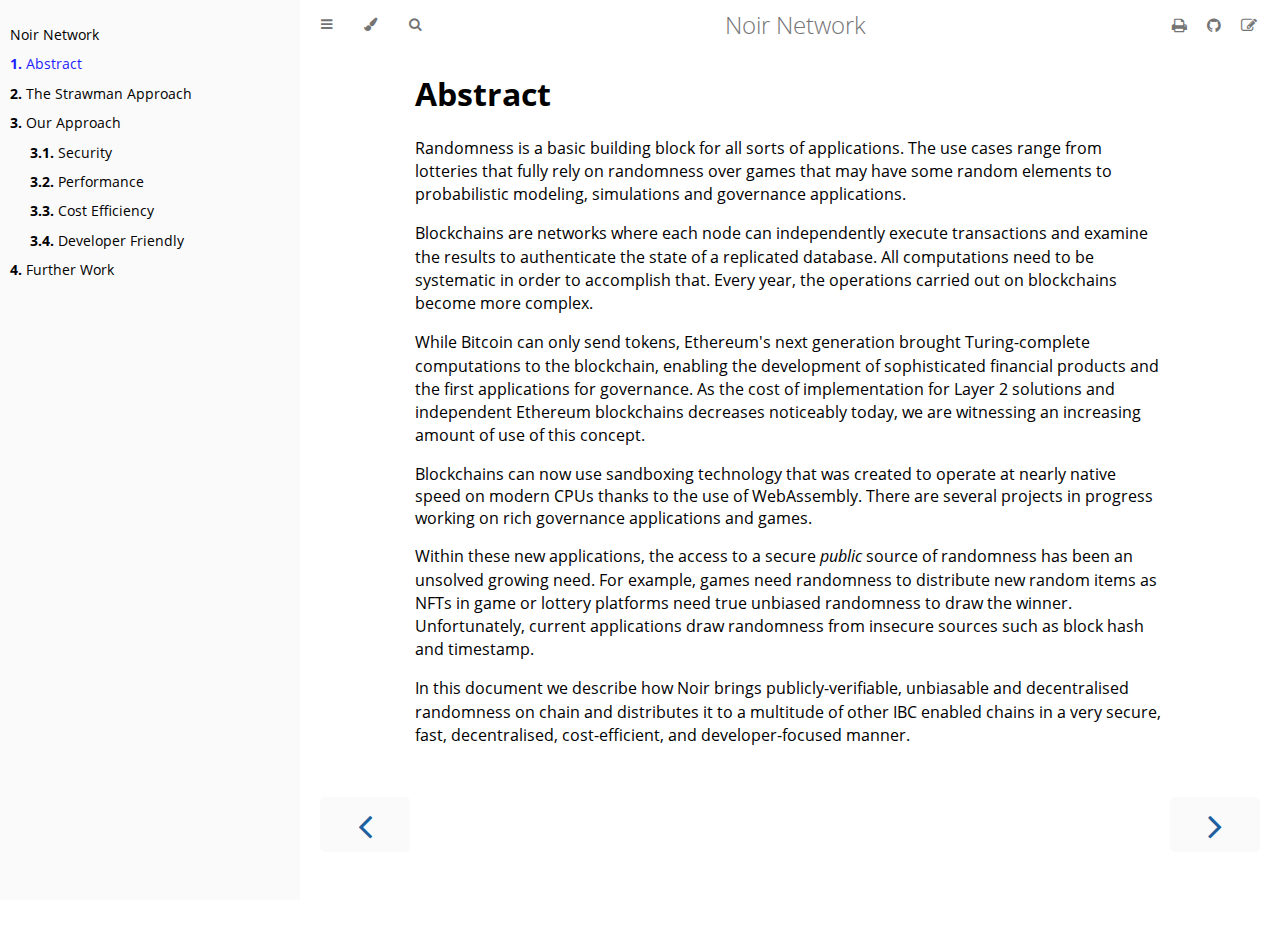
==== abstract.html @ 394bbcc8 "first commit" ====
<!DOCTYPE HTML>
<html lang="en" class="sidebar-visible no-js light">

<!-- Mirrored from whitepaper.nois.network/abstract.html by HTTrack Website Copier/3.x [XR&CO'2014], Sat, 03 Dec 2022 16:43:04 GMT -->
<!-- Added by HTTrack -->
<meta http-equiv="content-type" content="text/html;charset=utf-8" /><!-- /Added by HTTrack -->

<head>
    <!-- Book generated using mdBook -->
    <meta charset="UTF-8">
    <title>Abstract - Noir Network</title>
    <!-- Custom HTML head -->
    <meta content="text/html; charset=utf-8" http-equiv="Content-Type">
    <meta name="description" content="">
    <meta name="viewport" content="width=device-width, initial-scale=1">
    <meta name="theme-color" content="#ffffff" />

    <link rel="icon" href="favicon.svg">
    <link rel="shortcut icon" href="favicon.png">
    <link rel="stylesheet" href="css/variables.css">
    <link rel="stylesheet" href="css/general.css">
    <link rel="stylesheet" href="css/chrome.css">
    <link rel="stylesheet" href="css/print.css" media="print">
    <!-- Fonts -->
    <link rel="stylesheet" href="FontAwesome/css/font-awesome.css">
    <link rel="stylesheet" href="fonts/fonts.css">
    <!-- Highlight.js Stylesheets -->
    <link rel="stylesheet" href="highlight.css">
    <link rel="stylesheet" href="tomorrow-night.css">
    <link rel="stylesheet" href="ayu-highlight.css">

    <!-- Custom theme stylesheets -->
</head>

<body>
    <!-- Provide site root to javascript -->
    <script type="text/javascript">
        var path_to_root = "";
        var default_theme = window.matchMedia("(prefers-color-scheme: dark)").matches ? "navy" : "light";
    </script>

    <!-- Work around some values being stored in localStorage wrapped in quotes -->
    <script type="text/javascript">
        try {
            var theme = localStorage.getItem('mdbook-theme');
            var sidebar = localStorage.getItem('mdbook-sidebar');

            if (theme.startsWith('"') && theme.endsWith('"')) {
                localStorage.setItem('mdbook-theme', theme.slice(1, theme.length - 1));
            }

            if (sidebar.startsWith('"') && sidebar.endsWith('"')) {
                localStorage.setItem('mdbook-sidebar', sidebar.slice(1, sidebar.length - 1));
            }
        } catch (e) { }
    </script>

    <!-- Set the theme before any content is loaded, prevents flash -->
    <script type="text/javascript">
        var theme;
        try { theme = localStorage.getItem('mdbook-theme'); } catch (e) { }
        if (theme === null || theme === undefined) { theme = default_theme; }
        var html = document.querySelector('html');
        html.classList.remove('no-js')
        html.classList.remove('light')
        html.classList.add(theme);
        html.classList.add('js');
    </script>

    <!-- Hide / unhide sidebar before it is displayed -->
    <script type="text/javascript">
        var html = document.querySelector('html');
        var sidebar = 'hidden';
        if (document.body.clientWidth >= 1080) {
            try { sidebar = localStorage.getItem('mdbook-sidebar'); } catch (e) { }
            sidebar = sidebar || 'visible';
        }
        html.classList.remove('sidebar-visible');
        html.classList.add("sidebar-" + sidebar);
    </script>

    <nav id="sidebar" class="sidebar" aria-label="Table of contents">
        <div class="sidebar-scrollbox">
            <ol class="chapter">
                <li class="chapter-item expanded affix "><a href="title.html">Noir Network</a></li>
                <li class="chapter-item expanded "><a href="abstract.html" class="active"><strong
                            aria-hidden="true">1.</strong> Abstract</a></li>
                <li class="chapter-item expanded "><a href="the_strawman_approach.html"><strong
                            aria-hidden="true">2.</strong> The Strawman Approach</a></li>
                <li class="chapter-item expanded "><a href="our_approach.html"><strong aria-hidden="true">3.</strong>
                        Our Approach</a></li>
                <li>
                    <ol class="section">
                        <li class="chapter-item expanded "><a href="security.html"><strong
                                    aria-hidden="true">3.1.</strong> Security</a></li>
                        <li class="chapter-item expanded "><a href="performance.html"><strong
                                    aria-hidden="true">3.2.</strong> Performance</a></li>
                        <li class="chapter-item expanded "><a href="cost_efficiency.html"><strong
                                    aria-hidden="true">3.3.</strong> Cost Efficiency</a></li>
                        <li class="chapter-item expanded "><a href="developer_friendly.html"><strong
                                    aria-hidden="true">3.4.</strong> Developer Friendly</a></li>
                    </ol>
                </li>
                <li class="chapter-item expanded "><a href="further_work.html"><strong aria-hidden="true">4.</strong>
                        Further Work</a></li>
            </ol>
        </div>
        <div id="sidebar-resize-handle" class="sidebar-resize-handle"></div>
    </nav>

    <div id="page-wrapper" class="page-wrapper">

        <div class="page">
            <div id="menu-bar-hover-placeholder"></div>
            <div id="menu-bar" class="menu-bar sticky bordered">
                <div class="left-buttons">
                    <button id="sidebar-toggle" class="icon-button" type="button" title="Toggle Table of Contents"
                        aria-label="Toggle Table of Contents" aria-controls="sidebar">
                        <i class="fa fa-bars"></i>
                    </button>
                    <button id="theme-toggle" class="icon-button" type="button" title="Change theme"
                        aria-label="Change theme" aria-haspopup="true" aria-expanded="false" aria-controls="theme-list">
                        <i class="fa fa-paint-brush"></i>
                    </button>
                    <ul id="theme-list" class="theme-popup" aria-label="Themes" role="menu">
                        <li role="none"><button role="menuitem" class="theme" id="light">Light (default)</button></li>
                        <li role="none"><button role="menuitem" class="theme" id="rust">Rust</button></li>
                        <li role="none"><button role="menuitem" class="theme" id="coal">Coal</button></li>
                        <li role="none"><button role="menuitem" class="theme" id="navy">Navy</button></li>
                        <li role="none"><button role="menuitem" class="theme" id="ayu">Ayu</button></li>
                    </ul>
                    <button id="search-toggle" class="icon-button" type="button" title="Search. (Shortkey: s)"
                        aria-label="Toggle Searchbar" aria-expanded="false" aria-keyshortcuts="S"
                        aria-controls="searchbar">
                        <i class="fa fa-search"></i>
                    </button>
                </div>

                <h1 class="menu-title">Noir Network</h1>

                <div class="right-buttons">
                    <a href="print.html" title="Print this book" aria-label="Print this book">
                        <i id="print-button" class="fa fa-print"></i>
                    </a>
                    <a href="https://github.com/noislabs/whitepaper" title="Git repository" aria-label="Git repository">
                        <i id="git-repository-button" class="fa fa-github"></i>
                    </a>
                    <a href="https://github.com/noislabs/whitepaper/edit/main/src/abstract.md" title="Suggest an edit"
                        aria-label="Suggest an edit">
                        <i id="git-edit-button" class="fa fa-edit"></i>
                    </a>
                </div>
            </div>

            <div id="search-wrapper" class="hidden">
                <form id="searchbar-outer" class="searchbar-outer">
                    <input type="search" id="searchbar" name="searchbar" placeholder="Search this book ..."
                        aria-controls="searchresults-outer" aria-describedby="searchresults-header">
                </form>
                <div id="searchresults-outer" class="searchresults-outer hidden">
                    <div id="searchresults-header" class="searchresults-header"></div>
                    <ul id="searchresults">
                    </ul>
                </div>
            </div>
            <!-- Apply ARIA attributes after the sidebar and the sidebar toggle button are added to the DOM -->
            <script type="text/javascript">
                document.getElementById('sidebar-toggle').setAttribute('aria-expanded', sidebar === 'visible');
                document.getElementById('sidebar').setAttribute('aria-hidden', sidebar !== 'visible');
                Array.from(document.querySelectorAll('#sidebar a')).forEach(function (link) {
                    link.setAttribute('tabIndex', sidebar === 'visible' ? 0 : -1);
                });
            </script>

            <div id="content" class="content">
                <main>
                    <h1 id="abstract"><a class="header" href="#abstract">Abstract</a></h1>
                    <p>Randomness is a basic building block for all sorts of applications.
                        The use cases range from lotteries that fully rely on randomness over games that may have some
                        random elements to probabilistic modeling, simulations and governance applications.</p>
                    <p>Blockchains are networks where each node can independently execute transactions and examine the
                        results to authenticate the state of a replicated database. All computations need to be
                        systematic in order to accomplish that. Every year, the operations carried out on blockchains
                        become more complex.
                    <p>While Bitcoin can only send tokens, Ethereum's next generation brought Turing-complete
                        computations to the blockchain, enabling the development of sophisticated financial products and
                        the first applications for governance. As the cost of implementation for Layer 2 solutions and
                        independent Ethereum blockchains decreases noticeably today, we are witnessing an increasing
                        amount of use of this concept.</p> Blockchains can now use sandboxing technology that was
                    created to operate at nearly native speed on modern CPUs thanks to the use of WebAssembly. There are
                    several projects in progress working on rich governance applications and games.<p>Within these new
                        applications, the access to a secure <em>public</em> source of
                        randomness has been an unsolved growing need. For example, games need randomness
                        to distribute new random items as NFTs in game or lottery platforms need true
                        unbiased randomness to draw the winner. Unfortunately, current applications draw
                        randomness from insecure sources such as block hash and timestamp.</p>
                    <p>In this document we describe how Noir brings publicly-verifiable, unbiasable and decentralised
                        randomness on chain and distributes it to a multitude of other IBC enabled chains in a very
                        secure, fast, decentralised, cost-efficient, and developer-focused manner.</p>


                </main>

                <nav class="nav-wrapper" aria-label="Page navigation">
                    <!-- Mobile navigation buttons -->
                    <a rel="prev" href="title.html" class="mobile-nav-chapters previous" title="Previous chapter"
                        aria-label="Previous chapter" aria-keyshortcuts="Left">
                        <i class="fa fa-angle-left"></i>
                    </a>
                    <a rel="next" href="the_strawman_approach.html" class="mobile-nav-chapters next"
                        title="Next chapter" aria-label="Next chapter" aria-keyshortcuts="Right">
                        <i class="fa fa-angle-right"></i>
                    </a>
                    <div style="clear: both"></div>
                </nav>
            </div>
        </div>

        <nav class="nav-wide-wrapper" aria-label="Page navigation">
            <a rel="prev" href="title.html" class="nav-chapters previous" title="Previous chapter"
                aria-label="Previous chapter" aria-keyshortcuts="Left">
                <i class="fa fa-angle-left"></i>
            </a>
            <a rel="next" href="the_strawman_approach.html" class="nav-chapters next" title="Next chapter"
                aria-label="Next chapter" aria-keyshortcuts="Right">
                <i class="fa fa-angle-right"></i>
            </a>
        </nav>

    </div>

    <script type="text/javascript">
        window.playground_copyable = true;
    </script>
    <script src="elasticlunr.min.js" type="text/javascript" charset="utf-8"></script>
    <script src="mark.min.js" type="text/javascript" charset="utf-8"></script>
    <script src="searcher.js" type="text/javascript" charset="utf-8"></script>
    <script src="clipboard.min.js" type="text/javascript" charset="utf-8"></script>
    <script src="highlight.js" type="text/javascript" charset="utf-8"></script>
    <script src="book.js" type="text/javascript" charset="utf-8"></script>

    <!-- Custom JS scripts -->
</body>

</html>
---- css/variables.css ----
/* Globals */

:root {
    --sidebar-width: 300px;
    --page-padding: 15px;
    --content-max-width: 750px;
    --menu-bar-height: 50px;
}

/* Themes */

.ayu {
    --bg: hsl(210, 25%, 8%);
    --fg: #c5c5c5;

    --sidebar-bg: #14191f;
    --sidebar-fg: #c8c9db;
    --sidebar-non-existant: #5c6773;
    --sidebar-active: #ffb454;
    --sidebar-spacer: #2d334f;

    --scrollbar: var(--sidebar-fg);

    --icons: #737480;
    --icons-hover: #b7b9cc;

    --links: #0096cf;

    --inline-code-color: #ffb454;

    --theme-popup-bg: #14191f;
    --theme-popup-border: #5c6773;
    --theme-hover: #191f26;

    --quote-bg: hsl(226, 15%, 17%);
    --quote-border: hsl(226, 15%, 22%);

    --table-border-color: hsl(210, 25%, 13%);
    --table-header-bg: hsl(210, 25%, 28%);
    --table-alternate-bg: hsl(210, 25%, 11%);

    --searchbar-border-color: #848484;
    --searchbar-bg: #424242;
    --searchbar-fg: #fff;
    --searchbar-shadow-color: #d4c89f;
    --searchresults-header-fg: #666;
    --searchresults-border-color: #888;
    --searchresults-li-bg: #252932;
    --search-mark-bg: #e3b171;
}

.coal {
    --bg: hsl(200, 7%, 8%);
    --fg: #98a3ad;

    --sidebar-bg: #292c2f;
    --sidebar-fg: #a1adb8;
    --sidebar-non-existant: #505254;
    --sidebar-active: #3473ad;
    --sidebar-spacer: #393939;

    --scrollbar: var(--sidebar-fg);

    --icons: #43484d;
    --icons-hover: #b3c0cc;

    --links: #2b79a2;

    --inline-code-color: #c5c8c6;

    --theme-popup-bg: #141617;
    --theme-popup-border: #43484d;
    --theme-hover: #1f2124;

    --quote-bg: hsl(234, 21%, 18%);
    --quote-border: hsl(234, 21%, 23%);

    --table-border-color: hsl(200, 7%, 13%);
    --table-header-bg: hsl(200, 7%, 28%);
    --table-alternate-bg: hsl(200, 7%, 11%);

    --searchbar-border-color: #aaa;
    --searchbar-bg: #b7b7b7;
    --searchbar-fg: #000;
    --searchbar-shadow-color: #aaa;
    --searchresults-header-fg: #666;
    --searchresults-border-color: #98a3ad;
    --searchresults-li-bg: #2b2b2f;
    --search-mark-bg: #355c7d;
}

.light {
    --bg: hsl(0, 0%, 100%);
    --fg: hsl(0, 0%, 0%);

    --sidebar-bg: #fafafa;
    --sidebar-fg: hsl(0, 0%, 0%);
    --sidebar-non-existant: #aaaaaa;
    --sidebar-active: #1f1fff;
    --sidebar-spacer: #f4f4f4;

    --scrollbar: #8F8F8F;

    --icons: #747474;
    --icons-hover: #000000;

    --links: #20609f;

    --inline-code-color: #301900;

    --theme-popup-bg: #fafafa;
    --theme-popup-border: #cccccc;
    --theme-hover: #e6e6e6;

    --quote-bg: hsl(197, 37%, 96%);
    --quote-border: hsl(197, 37%, 91%);

    --table-border-color: hsl(0, 0%, 95%);
    --table-header-bg: hsl(0, 0%, 80%);
    --table-alternate-bg: hsl(0, 0%, 97%);

    --searchbar-border-color: #aaa;
    --searchbar-bg: #fafafa;
    --searchbar-fg: #000;
    --searchbar-shadow-color: #aaa;
    --searchresults-header-fg: #666;
    --searchresults-border-color: #888;
    --searchresults-li-bg: #e4f2fe;
    --search-mark-bg: #a2cff5;
}

.navy {
    --bg: hsl(226, 23%, 11%);
    --fg: #bcbdd0;

    --sidebar-bg: #282d3f;
    --sidebar-fg: #c8c9db;
    --sidebar-non-existant: #505274;
    --sidebar-active: #2b79a2;
    --sidebar-spacer: #2d334f;

    --scrollbar: var(--sidebar-fg);

    --icons: #737480;
    --icons-hover: #b7b9cc;

    --links: #2b79a2;

    --inline-code-color: #c5c8c6;

    --theme-popup-bg: #161923;
    --theme-popup-border: #737480;
    --theme-hover: #282e40;

    --quote-bg: hsl(226, 15%, 17%);
    --quote-border: hsl(226, 15%, 22%);

    --table-border-color: hsl(226, 23%, 16%);
    --table-header-bg: hsl(226, 23%, 31%);
    --table-alternate-bg: hsl(226, 23%, 14%);

    --searchbar-border-color: #aaa;
    --searchbar-bg: #aeaec6;
    --searchbar-fg: #000;
    --searchbar-shadow-color: #aaa;
    --searchresults-header-fg: #5f5f71;
    --searchresults-border-color: #5c5c68;
    --searchresults-li-bg: #242430;
    --search-mark-bg: #a2cff5;
}

.rust {
    --bg: hsl(60, 9%, 87%);
    --fg: #262625;

    --sidebar-bg: #3b2e2a;
    --sidebar-fg: #c8c9db;
    --sidebar-non-existant: #505254;
    --sidebar-active: #e69f67;
    --sidebar-spacer: #45373a;

    --scrollbar: var(--sidebar-fg);

    --icons: #737480;
    --icons-hover: #262625;

    --links: #2b79a2;

    --inline-code-color: #6e6b5e;

    --theme-popup-bg: #e1e1db;
    --theme-popup-border: #b38f6b;
    --theme-hover: #99908a;

    --quote-bg: hsl(60, 5%, 75%);
    --quote-border: hsl(60, 5%, 70%);

    --table-border-color: hsl(60, 9%, 82%);
    --table-header-bg: #b3a497;
    --table-alternate-bg: hsl(60, 9%, 84%);

    --searchbar-border-color: #aaa;
    --searchbar-bg: #fafafa;
    --searchbar-fg: #000;
    --searchbar-shadow-color: #aaa;
    --searchresults-header-fg: #666;
    --searchresults-border-color: #888;
    --searchresults-li-bg: #dec2a2;
    --search-mark-bg: #e69f67;
}

@media (prefers-color-scheme: dark) {
    .light.no-js {
        --bg: hsl(200, 7%, 8%);
        --fg: #98a3ad;

        --sidebar-bg: #292c2f;
        --sidebar-fg: #a1adb8;
        --sidebar-non-existant: #505254;
        --sidebar-active: #3473ad;
        --sidebar-spacer: #393939;

        --scrollbar: var(--sidebar-fg);

        --icons: #43484d;
        --icons-hover: #b3c0cc;

        --links: #2b79a2;

        --inline-code-color: #c5c8c6;

        --theme-popup-bg: #141617;
        --theme-popup-border: #43484d;
        --theme-hover: #1f2124;

        --quote-bg: hsl(234, 21%, 18%);
        --quote-border: hsl(234, 21%, 23%);

        --table-border-color: hsl(200, 7%, 13%);
        --table-header-bg: hsl(200, 7%, 28%);
        --table-alternate-bg: hsl(200, 7%, 11%);

        --searchbar-border-color: #aaa;
        --searchbar-bg: #b7b7b7;
        --searchbar-fg: #000;
        --searchbar-shadow-color: #aaa;
        --searchresults-header-fg: #666;
        --searchresults-border-color: #98a3ad;
        --searchresults-li-bg: #2b2b2f;
        --search-mark-bg: #355c7d;
    }
}
---- css/general.css ----
/* Base styles and content styles */

@import 'variables.css';

:root {
    /* Browser default font-size is 16px, this way 1 rem = 10px */
    font-size: 62.5%;
}

html {
    font-family: "Open Sans", sans-serif;
    color: var(--fg);
    background-color: var(--bg);
    text-size-adjust: none;
    -webkit-text-size-adjust: none;
}

body {
    margin: 0;
    font-size: 1.6rem;
    overflow-x: hidden;
}

code {
    font-family: "Source Code Pro", Consolas, "Ubuntu Mono", Menlo, "DejaVu Sans Mono", monospace, monospace !important;
    font-size: 0.875em; /* please adjust the ace font size accordingly in editor.js */
}

/* make long words/inline code not x overflow */
main {
    overflow-wrap: break-word;
}

/* make wide tables scroll if they overflow */
.table-wrapper {
    overflow-x: auto;
}

/* Don't change font size in headers. */
h1 code, h2 code, h3 code, h4 code, h5 code, h6 code {
    font-size: unset;
}

.left { float: left; }
.right { float: right; }
.boring { opacity: 0.6; }
.hide-boring .boring { display: none; }
.hidden { display: none !important; }

h2, h3 { margin-top: 2.5em; }
h4, h5 { margin-top: 2em; }

.header + .header h3,
.header + .header h4,
.header + .header h5 {
    margin-top: 1em;
}

h1:target::before,
h2:target::before,
h3:target::before,
h4:target::before,
h5:target::before,
h6:target::before {
    display: inline-block;
    content: "»";
    margin-left: -30px;
    width: 30px;
}

/* This is broken on Safari as of version 14, but is fixed
   in Safari Technology Preview 117 which I think will be Safari 14.2.
   https://bugs.webkit.org/show_bug.cgi?id=218076
*/
:target {
    scroll-margin-top: calc(var(--menu-bar-height) + 0.5em);
}

.page {
    outline: 0;
    padding: 0 var(--page-padding);
    margin-top: calc(0px - var(--menu-bar-height)); /* Compensate for the #menu-bar-hover-placeholder */
}
.page-wrapper {
    box-sizing: border-box;
}
.js:not(.sidebar-resizing) .page-wrapper {
    transition: margin-left 0.3s ease, transform 0.3s ease; /* Animation: slide away */
}

.content {
    overflow-y: auto;
    padding: 0 5px 50px 5px;
}
.content main {
    margin-left: auto;
    margin-right: auto;
    max-width: var(--content-max-width);
}
.content p { line-height: 1.45em; }
.content ol { line-height: 1.45em; }
.content ul { line-height: 1.45em; }
.content a { text-decoration: none; }
.content a:hover { text-decoration: underline; }
.content img, .content video { max-width: 100%; }
.content .header:link,
.content .header:visited {
    color: var(--fg);
}
.content .header:link,
.content .header:visited:hover {
    text-decoration: none;
}

table {
    margin: 0 auto;
    border-collapse: collapse;
}
table td {
    padding: 3px 20px;
    border: 1px var(--table-border-color) solid;
}
table thead {
    background: var(--table-header-bg);
}
table thead td {
    font-weight: 700;
    border: none;
}
table thead th {
    padding: 3px 20px;
}
table thead tr {
    border: 1px var(--table-header-bg) solid;
}
/* Alternate background colors for rows */
table tbody tr:nth-child(2n) {
    background: var(--table-alternate-bg);
}


blockquote {
    margin: 20px 0;
    padding: 0 20px;
    color: var(--fg);
    background-color: var(--quote-bg);
    border-top: .1em solid var(--quote-border);
    border-bottom: .1em solid var(--quote-border);
}


:not(.footnote-definition) + .footnote-definition,
.footnote-definition + :not(.footnote-definition) {
    margin-top: 2em;
}
.footnote-definition {
    font-size: 0.9em;
    margin: 0.5em 0;
}
.footnote-definition p {
    display: inline;
}

.tooltiptext {
    position: absolute;
    visibility: hidden;
    color: #fff;
    background-color: #333;
    transform: translateX(-50%); /* Center by moving tooltip 50% of its width left */
    left: -8px; /* Half of the width of the icon */
    top: -35px;
    font-size: 0.8em;
    text-align: center;
    border-radius: 6px;
    padding: 5px 8px;
    margin: 5px;
    z-index: 1000;
}
.tooltipped .tooltiptext {
    visibility: visible;
}

.chapter li.part-title {
    color: var(--sidebar-fg);
    margin: 5px 0px;
    font-weight: bold;
}

.result-no-output {
    font-style: italic;
}
---- css/chrome.css ----
/* CSS for UI elements (a.k.a. chrome) */

@import 'variables.css';

::-webkit-scrollbar {
    background: var(--bg);
}
::-webkit-scrollbar-thumb {
    background: var(--scrollbar);
}
html {
    scrollbar-color: var(--scrollbar) var(--bg);
}
#searchresults a,
.content a:link,
a:visited,
a > .hljs {
    color: var(--links);
}

/* Menu Bar */

#menu-bar,
#menu-bar-hover-placeholder {
    z-index: 101;
    margin: auto calc(0px - var(--page-padding));
}
#menu-bar {
    position: relative;
    display: flex;
    flex-wrap: wrap;
    background-color: var(--bg);
    border-bottom-color: var(--bg);
    border-bottom-width: 1px;
    border-bottom-style: solid;
}
#menu-bar.sticky,
.js #menu-bar-hover-placeholder:hover + #menu-bar,
.js #menu-bar:hover,
.js.sidebar-visible #menu-bar {
    position: -webkit-sticky;
    position: sticky;
    top: 0 !important;
}
#menu-bar-hover-placeholder {
    position: sticky;
    position: -webkit-sticky;
    top: 0;
    height: var(--menu-bar-height);
}
#menu-bar.bordered {
    border-bottom-color: var(--table-border-color);
}
#menu-bar i, #menu-bar .icon-button {
    position: relative;
    padding: 0 8px;
    z-index: 10;
    line-height: var(--menu-bar-height);
    cursor: pointer;
    transition: color 0.5s;
}
@media only screen and (max-width: 420px) {
    #menu-bar i, #menu-bar .icon-button {
        padding: 0 5px;
    }
}

.icon-button {
    border: none;
    background: none;
    padding: 0;
    color: inherit;
}
.icon-button i {
    margin: 0;
}

.right-buttons {
    margin: 0 15px;
}
.right-buttons a {
    text-decoration: none;
}

.left-buttons {
    display: flex;
    margin: 0 5px;
}
.no-js .left-buttons {
    display: none;
}

.menu-title {
    display: inline-block;
    font-weight: 200;
    font-size: 2.4rem;
    line-height: var(--menu-bar-height);
    text-align: center;
    margin: 0;
    flex: 1;
    white-space: nowrap;
    overflow: hidden;
    text-overflow: ellipsis;
}
.js .menu-title {
    cursor: pointer;
}

.menu-bar,
.menu-bar:visited,
.nav-chapters,
.nav-chapters:visited,
.mobile-nav-chapters,
.mobile-nav-chapters:visited,
.menu-bar .icon-button,
.menu-bar a i {
    color: var(--icons);
}

.menu-bar i:hover,
.menu-bar .icon-button:hover,
.nav-chapters:hover,
.mobile-nav-chapters i:hover {
    color: var(--icons-hover);
}

/* Nav Icons */

.nav-chapters {
    font-size: 2.5em;
    text-align: center;
    text-decoration: none;

    position: fixed;
    top: 0;
    bottom: 0;
    margin: 0;
    max-width: 150px;
    min-width: 90px;

    display: flex;
    justify-content: center;
    align-content: center;
    flex-direction: column;

    transition: color 0.5s, background-color 0.5s;
}

.nav-chapters:hover {
    text-decoration: none;
    background-color: var(--theme-hover);
    transition: background-color 0.15s, color 0.15s;
}

.nav-wrapper {
    margin-top: 50px;
    display: none;
}

.mobile-nav-chapters {
    font-size: 2.5em;
    text-align: center;
    text-decoration: none;
    width: 90px;
    border-radius: 5px;
    background-color: var(--sidebar-bg);
}

.previous {
    float: left;
}

.next {
    float: right;
    right: var(--page-padding);
}

@media only screen and (max-width: 1080px) {
    .nav-wide-wrapper { display: none; }
    .nav-wrapper { display: block; }
}

@media only screen and (max-width: 1380px) {
    .sidebar-visible .nav-wide-wrapper { display: none; }
    .sidebar-visible .nav-wrapper { display: block; }
}

/* Inline code */

:not(pre) > .hljs {
    display: inline;
    padding: 0.1em 0.3em;
    border-radius: 3px;
}

:not(pre):not(a) > .hljs {
    color: var(--inline-code-color);
    overflow-x: initial;
}

a:hover > .hljs {
    text-decoration: underline;
}

pre {
    position: relative;
}
pre > .buttons {
    position: absolute;
    z-index: 100;
    right: 0px;
    top: 2px;
    margin: 0px;
    padding: 2px 0px;

    color: var(--sidebar-fg);
    cursor: pointer;
    visibility: hidden;
    opacity: 0;
    transition: visibility 0.1s linear, opacity 0.1s linear;
}
pre:hover > .buttons {
    visibility: visible;
    opacity: 1
}
pre > .buttons :hover {
    color: var(--sidebar-active);
    border-color: var(--icons-hover);
    background-color: var(--theme-hover);
}
pre > .buttons i {
    margin-left: 8px;
}
pre > .buttons button {
    cursor: inherit;
    margin: 0px 5px;
    padding: 3px 5px;
    font-size: 14px;

    border-style: solid;
    border-width: 1px;
    border-radius: 4px;
    border-color: var(--icons);
    background-color: var(--theme-popup-bg);
    transition: 100ms;
    transition-property: color,border-color,background-color;
    color: var(--icons);
}
@media (pointer: coarse) {
    pre > .buttons button {
        /* On mobile, make it easier to tap buttons. */
        padding: 0.3rem 1rem;
    }
}
pre > code {
    padding: 1rem;
}

/* FIXME: ACE editors overlap their buttons because ACE does absolute
   positioning within the code block which breaks padding. The only solution I
   can think of is to move the padding to the outer pre tag (or insert a div
   wrapper), but that would require fixing a whole bunch of CSS rules.
*/
.hljs.ace_editor {
  padding: 0rem 0rem;
}

pre > .result {
    margin-top: 10px;
}

/* Search */

#searchresults a {
    text-decoration: none;
}

mark {
    border-radius: 2px;
    padding: 0 3px 1px 3px;
    margin: 0 -3px -1px -3px;
    background-color: var(--search-mark-bg);
    transition: background-color 300ms linear;
    cursor: pointer;
}

mark.fade-out {
    background-color: rgba(0,0,0,0) !important;
    cursor: auto;
}

.searchbar-outer {
    margin-left: auto;
    margin-right: auto;
    max-width: var(--content-max-width);
}

#searchbar {
    width: 100%;
    margin: 5px auto 0px auto;
    padding: 10px 16px;
    transition: box-shadow 300ms ease-in-out;
    border: 1px solid var(--searchbar-border-color);
    border-radius: 3px;
    background-color: var(--searchbar-bg);
    color: var(--searchbar-fg);
}
#searchbar:focus,
#searchbar.active {
    box-shadow: 0 0 3px var(--searchbar-shadow-color);
}

.searchresults-header {
    font-weight: bold;
    font-size: 1em;
    padding: 18px 0 0 5px;
    color: var(--searchresults-header-fg);
}

.searchresults-outer {
    margin-left: auto;
    margin-right: auto;
    max-width: var(--content-max-width);
    border-bottom: 1px dashed var(--searchresults-border-color);
}

ul#searchresults {
    list-style: none;
    padding-left: 20px;
}
ul#searchresults li {
    margin: 10px 0px;
    padding: 2px;
    border-radius: 2px;
}
ul#searchresults li.focus {
    background-color: var(--searchresults-li-bg);
}
ul#searchresults span.teaser {
    display: block;
    clear: both;
    margin: 5px 0 0 20px;
    font-size: 0.8em;
}
ul#searchresults span.teaser em {
    font-weight: bold;
    font-style: normal;
}

/* Sidebar */

.sidebar {
    position: fixed;
    left: 0;
    top: 0;
    bottom: 0;
    width: var(--sidebar-width);
    font-size: 0.875em;
    box-sizing: border-box;
    -webkit-overflow-scrolling: touch;
    overscroll-behavior-y: contain;
    background-color: var(--sidebar-bg);
    color: var(--sidebar-fg);
}
.sidebar-resizing {
    -moz-user-select: none;
    -webkit-user-select: none;
    -ms-user-select: none;
    user-select: none;
}
.js:not(.sidebar-resizing) .sidebar {
    transition: transform 0.3s; /* Animation: slide away */
}
.sidebar code {
    line-height: 2em;
}
.sidebar .sidebar-scrollbox {
    overflow-y: auto;
    position: absolute;
    top: 0;
    bottom: 0;
    left: 0;
    right: 0;
    padding: 10px 10px;
}
.sidebar .sidebar-resize-handle {
    position: absolute;
    cursor: col-resize;
    width: 0;
    right: 0;
    top: 0;
    bottom: 0;
}
.js .sidebar .sidebar-resize-handle {
    cursor: col-resize;
    width: 5px;
}
.sidebar-hidden .sidebar {
    transform: translateX(calc(0px - var(--sidebar-width)));
}
.sidebar::-webkit-scrollbar {
    background: var(--sidebar-bg);
}
.sidebar::-webkit-scrollbar-thumb {
    background: var(--scrollbar);
}

.sidebar-visible .page-wrapper {
    transform: translateX(var(--sidebar-width));
}
@media only screen and (min-width: 620px) {
    .sidebar-visible .page-wrapper {
        transform: none;
        margin-left: var(--sidebar-width);
    }
}

.chapter {
    list-style: none outside none;
    padding-left: 0;
    line-height: 2.2em;
}

.chapter ol {
    width: 100%;
}

.chapter li {
    display: flex;
    color: var(--sidebar-non-existant);
}
.chapter li a {
    display: block;
    padding: 0;
    text-decoration: none;
    color: var(--sidebar-fg);
}

.chapter li a:hover {
    color: var(--sidebar-active);
}

.chapter li a.active {
    color: var(--sidebar-active);
}

.chapter li > a.toggle {
    cursor: pointer;
    display: block;
    margin-left: auto;
    padding: 0 10px;
    user-select: none;
    opacity: 0.68;
}

.chapter li > a.toggle div {
    transition: transform 0.5s;
}

/* collapse the section */
.chapter li:not(.expanded) + li > ol {
    display: none;
}

.chapter li.chapter-item {
    line-height: 1.5em;
    margin-top: 0.6em;
}

.chapter li.expanded > a.toggle div {
    transform: rotate(90deg);
}

.spacer {
    width: 100%;
    height: 3px;
    margin: 5px 0px;
}
.chapter .spacer {
    background-color: var(--sidebar-spacer);
}

@media (-moz-touch-enabled: 1), (pointer: coarse) {
    .chapter li a { padding: 5px 0; }
    .spacer { margin: 10px 0; }
}

.section {
    list-style: none outside none;
    padding-left: 20px;
    line-height: 1.9em;
}

/* Theme Menu Popup */

.theme-popup {
    position: absolute;
    left: 10px;
    top: var(--menu-bar-height);
    z-index: 1000;
    border-radius: 4px;
    font-size: 0.7em;
    color: var(--fg);
    background: var(--theme-popup-bg);
    border: 1px solid var(--theme-popup-border);
    margin: 0;
    padding: 0;
    list-style: none;
    display: none;
}
.theme-popup .default {
    color: var(--icons);
}
.theme-popup .theme {
    width: 100%;
    border: 0;
    margin: 0;
    padding: 2px 10px;
    line-height: 25px;
    white-space: nowrap;
    text-align: left;
    cursor: pointer;
    color: inherit;
    background: inherit;
    font-size: inherit;
}
.theme-popup .theme:hover {
    background-color: var(--theme-hover);
}
.theme-popup .theme:hover:first-child,
.theme-popup .theme:hover:last-child {
    border-top-left-radius: inherit;
    border-top-right-radius: inherit;
}
---- css/print.css ----
#sidebar,
#menu-bar,
.nav-chapters,
.mobile-nav-chapters {
    display: none;
}

#page-wrapper.page-wrapper {
    transform: none;
    margin-left: 0px;
    overflow-y: initial;
}

#content {
    max-width: none;
    margin: 0;
    padding: 0;
}

.page {
    overflow-y: initial;
}

code {
    background-color: #666666;
    border-radius: 5px;

    /* Force background to be printed in Chrome */
    -webkit-print-color-adjust: exact;
}

pre > .buttons {
    z-index: 2;
}

a, a:visited, a:active, a:hover {
    color: #4183c4;
    text-decoration: none;
}

h1, h2, h3, h4, h5, h6 {
    page-break-inside: avoid;
    page-break-after: avoid;
}

pre, code {
    page-break-inside: avoid;
    white-space: pre-wrap;
}

.fa {
    display: none !important;
}
---- fonts/fonts.css ----
/* Open Sans is licensed under the Apache License, Version 2.0. See http://www.apache.org/licenses/LICENSE-2.0 */
/* Source Code Pro is under the Open Font License. See https://scripts.sil.org/cms/scripts/page.php?site_id=nrsi&id=OFL */

/* open-sans-300 - latin_vietnamese_latin-ext_greek-ext_greek_cyrillic-ext_cyrillic */
@font-face {
  font-family: 'Open Sans';
  font-style: normal;
  font-weight: 300;
  src: local('Open Sans Light'), local('OpenSans-Light'),
       url('open-sans-v17-all-charsets-300.woff2') format('woff2');
}

/* open-sans-300italic - latin_vietnamese_latin-ext_greek-ext_greek_cyrillic-ext_cyrillic */
@font-face {
  font-family: 'Open Sans';
  font-style: italic;
  font-weight: 300;
  src: local('Open Sans Light Italic'), local('OpenSans-LightItalic'),
       url('open-sans-v17-all-charsets-300italic.woff2') format('woff2');
}

/* open-sans-regular - latin_vietnamese_latin-ext_greek-ext_greek_cyrillic-ext_cyrillic */
@font-face {
  font-family: 'Open Sans';
  font-style: normal;
  font-weight: 400;
  src: local('Open Sans Regular'), local('OpenSans-Regular'),
       url('open-sans-v17-all-charsets-regular.woff2') format('woff2');
}

/* open-sans-italic - latin_vietnamese_latin-ext_greek-ext_greek_cyrillic-ext_cyrillic */
@font-face {
  font-family: 'Open Sans';
  font-style: italic;
  font-weight: 400;
  src: local('Open Sans Italic'), local('OpenSans-Italic'),
       url('open-sans-v17-all-charsets-italic.woff2') format('woff2');
}

/* open-sans-600 - latin_vietnamese_latin-ext_greek-ext_greek_cyrillic-ext_cyrillic */
@font-face {
  font-family: 'Open Sans';
  font-style: normal;
  font-weight: 600;
  src: local('Open Sans SemiBold'), local('OpenSans-SemiBold'),
       url('open-sans-v17-all-charsets-600.woff2') format('woff2');
}

/* open-sans-600italic - latin_vietnamese_latin-ext_greek-ext_greek_cyrillic-ext_cyrillic */
@font-face {
  font-family: 'Open Sans';
  font-style: italic;
  font-weight: 600;
  src: local('Open Sans SemiBold Italic'), local('OpenSans-SemiBoldItalic'),
       url('open-sans-v17-all-charsets-600italic.woff2') format('woff2');
}

/* open-sans-700 - latin_vietnamese_latin-ext_greek-ext_greek_cyrillic-ext_cyrillic */
@font-face {
  font-family: 'Open Sans';
  font-style: normal;
  font-weight: 700;
  src: local('Open Sans Bold'), local('OpenSans-Bold'),
       url('open-sans-v17-all-charsets-700.woff2') format('woff2');
}

/* open-sans-700italic - latin_vietnamese_latin-ext_greek-ext_greek_cyrillic-ext_cyrillic */
@font-face {
  font-family: 'Open Sans';
  font-style: italic;
  font-weight: 700;
  src: local('Open Sans Bold Italic'), local('OpenSans-BoldItalic'),
       url('open-sans-v17-all-charsets-700italic.woff2') format('woff2');
}

/* open-sans-800 - latin_vietnamese_latin-ext_greek-ext_greek_cyrillic-ext_cyrillic */
@font-face {
  font-family: 'Open Sans';
  font-style: normal;
  font-weight: 800;
  src: local('Open Sans ExtraBold'), local('OpenSans-ExtraBold'),
       url('open-sans-v17-all-charsets-800.woff2') format('woff2');
}

/* open-sans-800italic - latin_vietnamese_latin-ext_greek-ext_greek_cyrillic-ext_cyrillic */
@font-face {
  font-family: 'Open Sans';
  font-style: italic;
  font-weight: 800;
  src: local('Open Sans ExtraBold Italic'), local('OpenSans-ExtraBoldItalic'),
       url('open-sans-v17-all-charsets-800italic.woff2') format('woff2');
}

/* source-code-pro-500 - latin_vietnamese_latin-ext_greek_cyrillic-ext_cyrillic */
@font-face {
  font-family: 'Source Code Pro';
  font-style: normal;
  font-weight: 500;
  src: url('source-code-pro-v11-all-charsets-500.woff2') format('woff2');
}
---- highlight.css ----
/*
 * An increased contrast highlighting scheme loosely based on the
 * "Base16 Atelier Dune Light" theme by Bram de Haan
 * (http://atelierbram.github.io/syntax-highlighting/atelier-schemes/dune)
 * Original Base16 color scheme by Chris Kempson
 * (https://github.com/chriskempson/base16)
 */

/* Comment */
.hljs-comment,
.hljs-quote {
  color: #575757;
}

/* Red */
.hljs-variable,
.hljs-template-variable,
.hljs-attribute,
.hljs-tag,
.hljs-name,
.hljs-regexp,
.hljs-link,
.hljs-name,
.hljs-selector-id,
.hljs-selector-class {
  color: #d70025;
}

/* Orange */
.hljs-number,
.hljs-meta,
.hljs-built_in,
.hljs-builtin-name,
.hljs-literal,
.hljs-type,
.hljs-params {
  color: #b21e00;
}

/* Green */
.hljs-string,
.hljs-symbol,
.hljs-bullet {
  color: #008200;
}

/* Blue */
.hljs-title,
.hljs-section {
  color: #0030f2;
}

/* Purple */
.hljs-keyword,
.hljs-selector-tag {
  color: #9d00ec;
}

.hljs {
  display: block;
  overflow-x: auto;
  background: #f6f7f6;
  color: #000;
}

.hljs-emphasis {
  font-style: italic;
}

.hljs-strong {
  font-weight: bold;
}

.hljs-addition {
  color: #22863a;
  background-color: #f0fff4;
}

.hljs-deletion {
  color: #b31d28;
  background-color: #ffeef0;
}
---- tomorrow-night.css ----
/* Tomorrow Night Theme */
/* http://jmblog.github.com/color-themes-for-google-code-highlightjs */
/* Original theme - https://github.com/chriskempson/tomorrow-theme */
/* http://jmblog.github.com/color-themes-for-google-code-highlightjs */

/* Tomorrow Comment */
.hljs-comment {
  color: #969896;
}

/* Tomorrow Red */
.hljs-variable,
.hljs-attribute,
.hljs-tag,
.hljs-regexp,
.ruby .hljs-constant,
.xml .hljs-tag .hljs-title,
.xml .hljs-pi,
.xml .hljs-doctype,
.html .hljs-doctype,
.css .hljs-id,
.css .hljs-class,
.css .hljs-pseudo {
  color: #cc6666;
}

/* Tomorrow Orange */
.hljs-number,
.hljs-preprocessor,
.hljs-pragma,
.hljs-built_in,
.hljs-literal,
.hljs-params,
.hljs-constant {
  color: #de935f;
}

/* Tomorrow Yellow */
.ruby .hljs-class .hljs-title,
.css .hljs-rule .hljs-attribute {
  color: #f0c674;
}

/* Tomorrow Green */
.hljs-string,
.hljs-value,
.hljs-inheritance,
.hljs-header,
.hljs-name,
.ruby .hljs-symbol,
.xml .hljs-cdata {
  color: #b5bd68;
}

/* Tomorrow Aqua */
.hljs-title,
.css .hljs-hexcolor {
  color: #8abeb7;
}

/* Tomorrow Blue */
.hljs-function,
.python .hljs-decorator,
.python .hljs-title,
.ruby .hljs-function .hljs-title,
.ruby .hljs-title .hljs-keyword,
.perl .hljs-sub,
.javascript .hljs-title,
.coffeescript .hljs-title {
  color: #81a2be;
}

/* Tomorrow Purple */
.hljs-keyword,
.javascript .hljs-function {
  color: #b294bb;
}

.hljs {
  display: block;
  overflow-x: auto;
  background: #1d1f21;
  color: #c5c8c6;
}

.coffeescript .javascript,
.javascript .xml,
.tex .hljs-formula,
.xml .javascript,
.xml .vbscript,
.xml .css,
.xml .hljs-cdata {
  opacity: 0.5;
}

.hljs-addition {
  color: #718c00;
}

.hljs-deletion {
  color: #c82829;
}
---- ayu-highlight.css ----
/*
Based off of the Ayu theme
Original by Dempfi (https://github.com/dempfi/ayu)
*/

.hljs {
  display: block;
  overflow-x: auto;
  background: #191f26;
  color: #e6e1cf;
}

.hljs-comment,
.hljs-quote {
  color: #5c6773;
  font-style: italic;
}

.hljs-variable,
.hljs-template-variable,
.hljs-attribute,
.hljs-attr,
.hljs-regexp,
.hljs-link,
.hljs-selector-id,
.hljs-selector-class {
  color: #ff7733;
}

.hljs-number,
.hljs-meta,
.hljs-builtin-name,
.hljs-literal,
.hljs-type,
.hljs-params {
  color: #ffee99;
}

.hljs-string,
.hljs-bullet {
  color: #b8cc52;
}

.hljs-title,
.hljs-built_in,
.hljs-section {
  color: #ffb454;
}

.hljs-keyword,
.hljs-selector-tag,
.hljs-symbol {
  color: #ff7733;
}

.hljs-name {
    color: #36a3d9;
}

.hljs-tag {
    color: #00568d;
}

.hljs-emphasis {
  font-style: italic;
}

.hljs-strong {
  font-weight: bold;
}

.hljs-addition {
  color: #91b362;
}

.hljs-deletion {
  color: #d96c75;
}
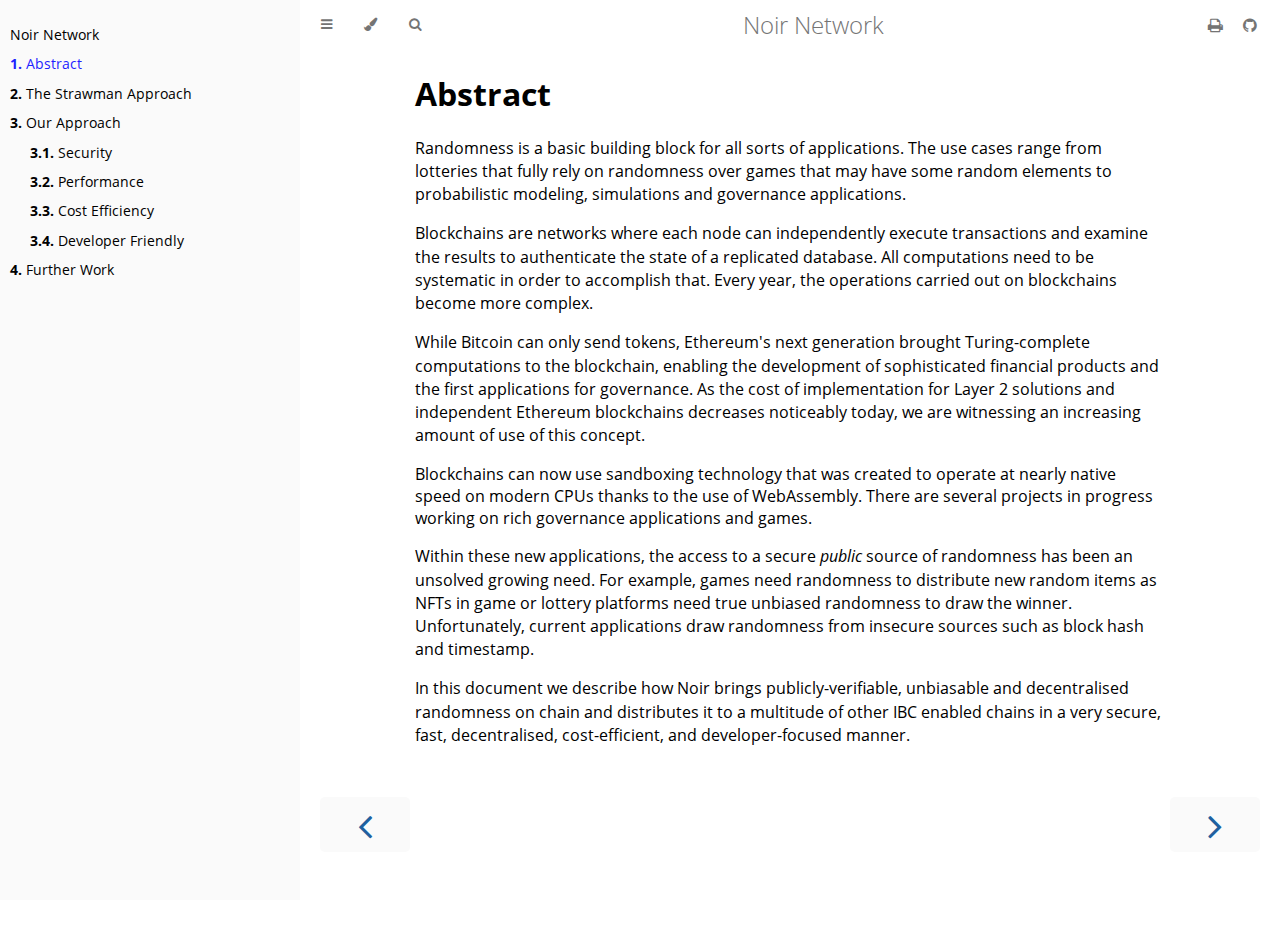
==== commit a4ab006f: "initial commit new changes added minor changes done to website" ====
--- a/abstract.html
+++ b/abstract.html
@@ -1,8 +1,7 @@
 <!DOCTYPE HTML>
 <html lang="en" class="sidebar-visible no-js light">
 
-<!-- Mirrored from whitepaper.nois.network/abstract.html by HTTrack Website Copier/3.x [XR&CO'2014], Sat, 03 Dec 2022 16:43:04 GMT -->
-<!-- Added by HTTrack -->
+
 <meta http-equiv="content-type" content="text/html;charset=utf-8" /><!-- /Added by HTTrack -->
 
 <head>
@@ -142,12 +141,9 @@
                     <a href="print.html" title="Print this book" aria-label="Print this book">
                         <i id="print-button" class="fa fa-print"></i>
                     </a>
-                    <a href="https://github.com/noislabs/whitepaper" title="Git repository" aria-label="Git repository">
+                    <a href="https://github.com/Noir-Network/WhitePaper_network" title="Git repository"
+                        aria-label="Git repository">
                         <i id="git-repository-button" class="fa fa-github"></i>
-                    </a>
-                    <a href="https://github.com/noislabs/whitepaper/edit/main/src/abstract.md" title="Suggest an edit"
-                        aria-label="Suggest an edit">
-                        <i id="git-edit-button" class="fa fa-edit"></i>
                     </a>
                 </div>
             </div>
--- a/highlight.css
+++ b/highlight.css
@@ -1,11 +1,3 @@
-/*
- * An increased contrast highlighting scheme loosely based on the
- * "Base16 Atelier Dune Light" theme by Bram de Haan
- * (http://atelierbram.github.io/syntax-highlighting/atelier-schemes/dune)
- * Original Base16 color scheme by Chris Kempson
- * (https://github.com/chriskempson/base16)
- */
-
 /* Comment */
 .hljs-comment,
 .hljs-quote {
@@ -79,4 +71,4 @@
 .hljs-deletion {
   color: #b31d28;
   background-color: #ffeef0;
-}
+}--- a/tomorrow-night.css
+++ b/tomorrow-night.css
@@ -1,8 +1,3 @@
-/* Tomorrow Night Theme */
-/* http://jmblog.github.com/color-themes-for-google-code-highlightjs */
-/* Original theme - https://github.com/chriskempson/tomorrow-theme */
-/* http://jmblog.github.com/color-themes-for-google-code-highlightjs */
-
 /* Tomorrow Comment */
 .hljs-comment {
   color: #969896;
@@ -99,4 +94,4 @@
 
 .hljs-deletion {
   color: #c82829;
-}
+}--- a/ayu-highlight.css
+++ b/ayu-highlight.css
@@ -1,8 +1,3 @@
-/*
-Based off of the Ayu theme
-Original by Dempfi (https://github.com/dempfi/ayu)
-*/
-
 .hljs {
   display: block;
   overflow-x: auto;
@@ -54,11 +49,11 @@
 }
 
 .hljs-name {
-    color: #36a3d9;
+  color: #36a3d9;
 }
 
 .hljs-tag {
-    color: #00568d;
+  color: #00568d;
 }
 
 .hljs-emphasis {
@@ -75,4 +70,4 @@
 
 .hljs-deletion {
   color: #d96c75;
-}
+}